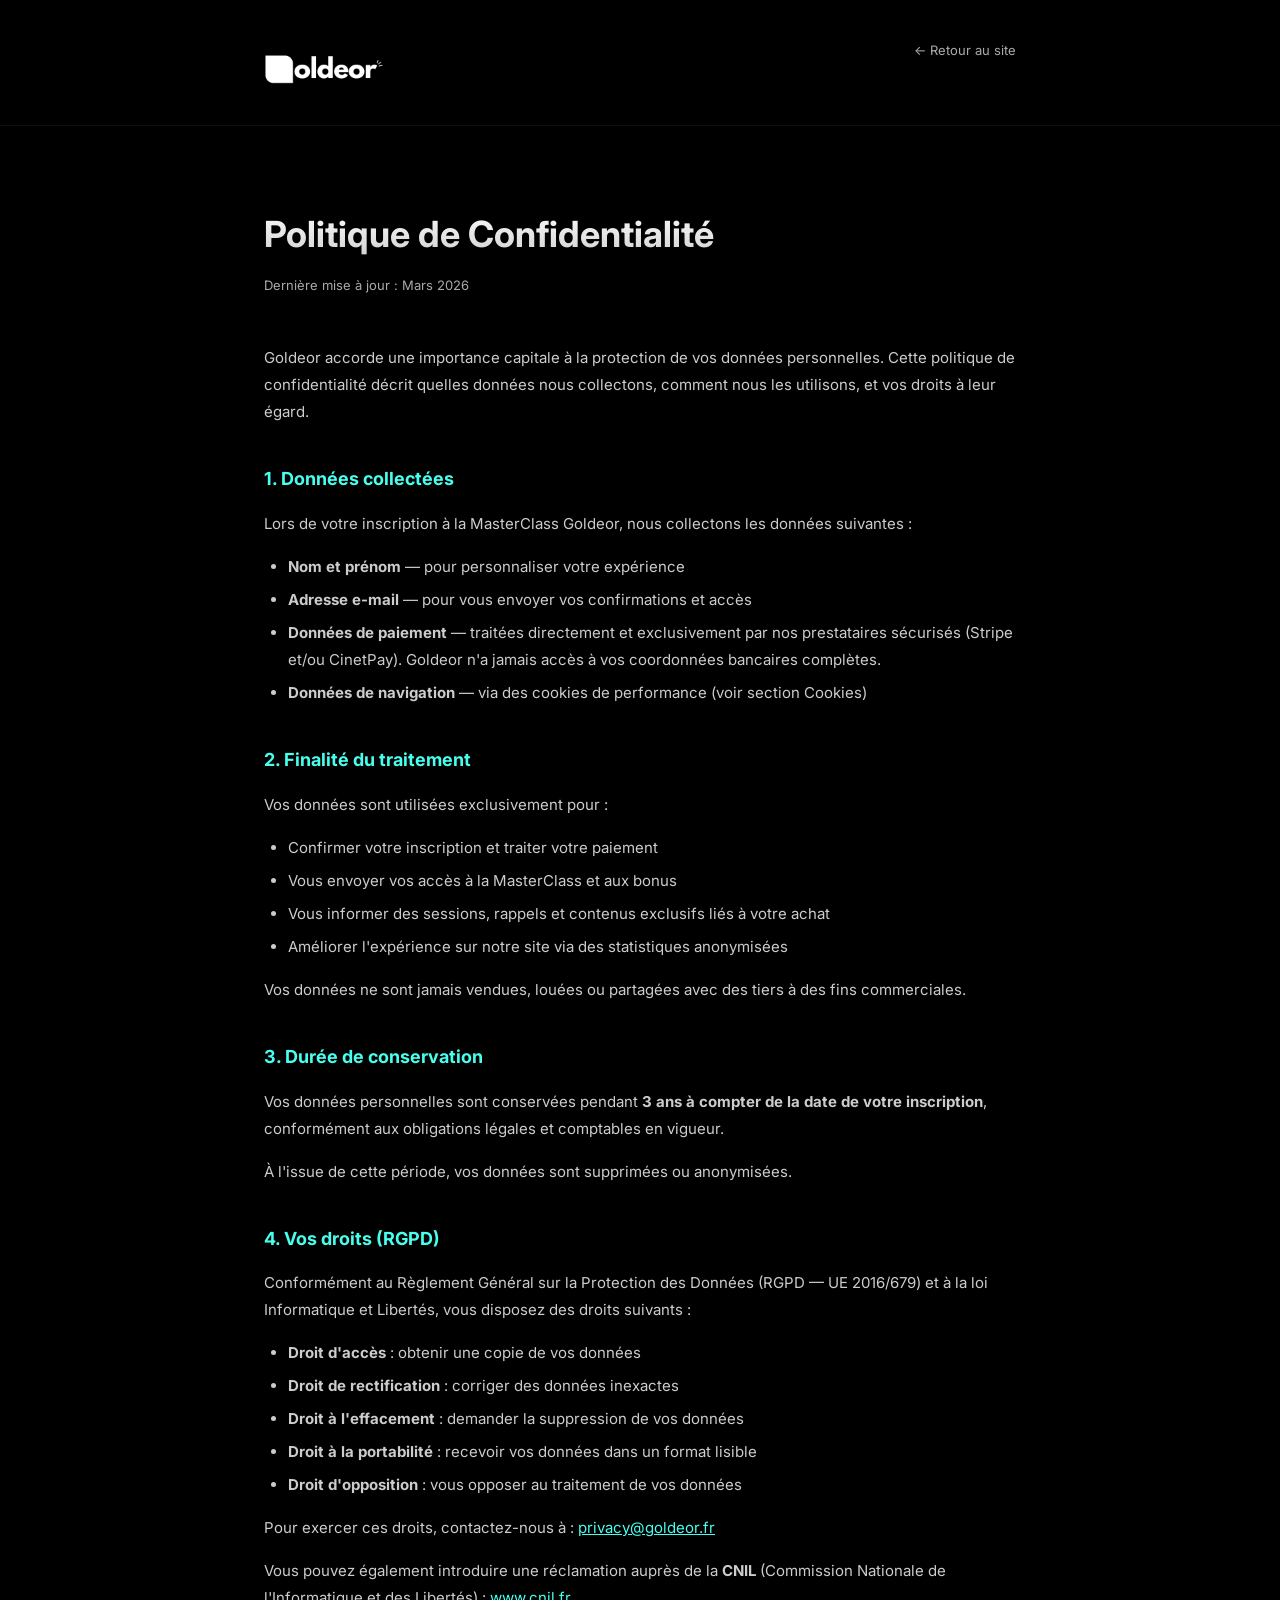
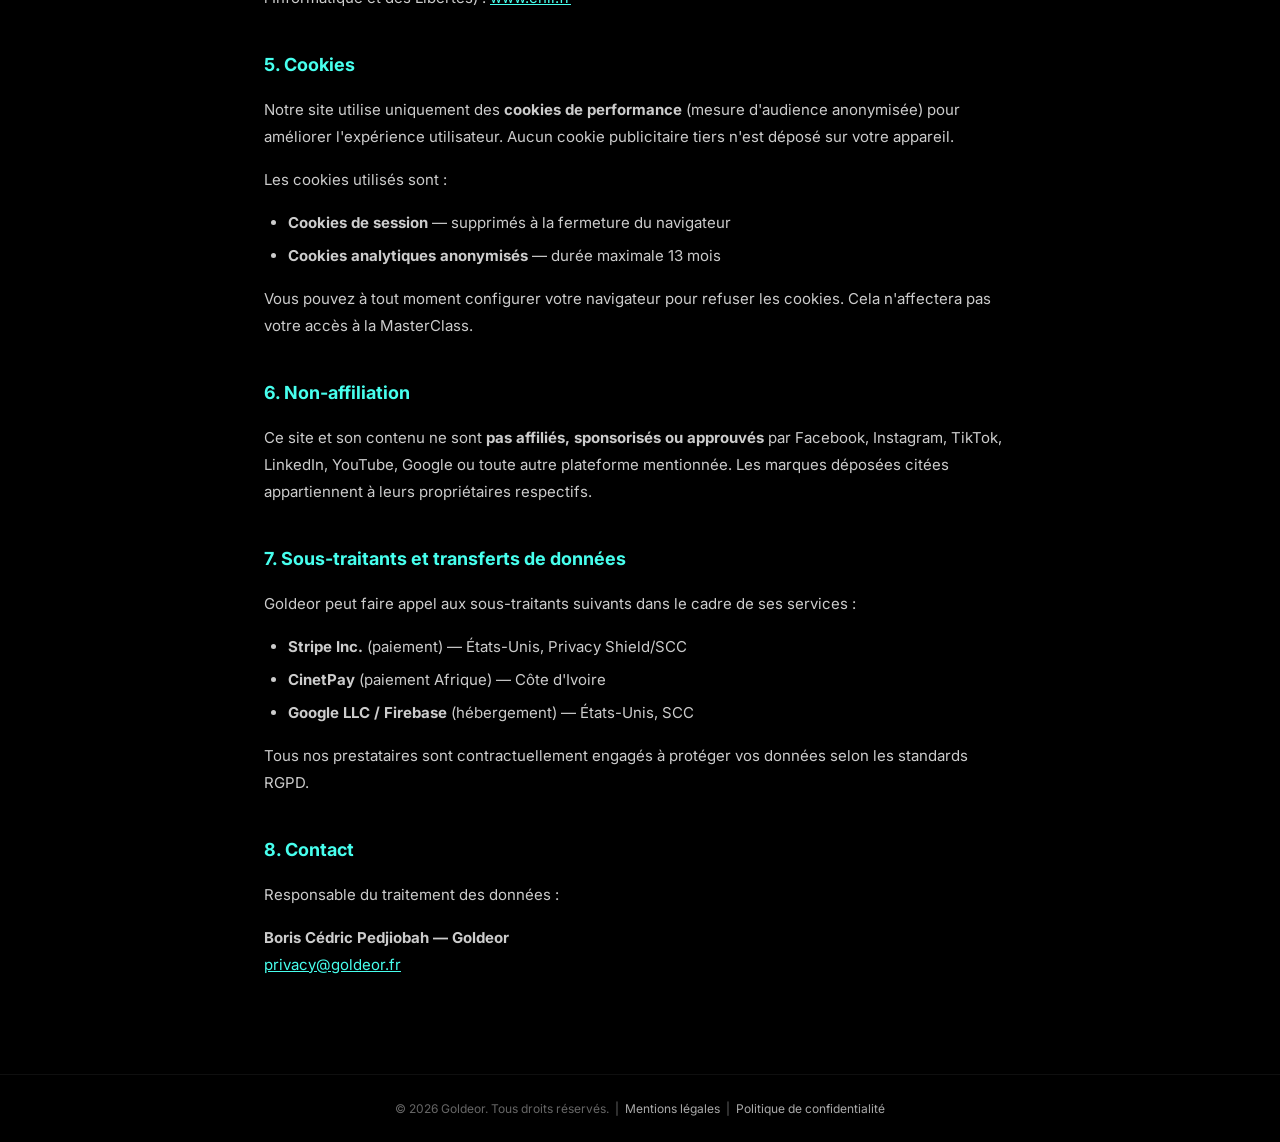
==== confidentialite.html @ 88803b0f "first commit" ====
<!DOCTYPE html>
<html lang="fr">
<head>
  <meta charset="UTF-8" />
  <meta name="viewport" content="width=device-width, initial-scale=1.0" />
  <title>Politique de Confidentialité — Goldeor</title>
  <meta name="robots" content="noindex, nofollow" />

  <!-- Google Fonts -->
  <link rel="preconnect" href="https://fonts.googleapis.com" />
  <link href="https://fonts.googleapis.com/css2?family=Inter:wght@300;400;500;600;700;800;900&display=swap" rel="stylesheet" />

  <!-- CSS -->
  <link rel="stylesheet" href="css/styles.css" />
  <link rel="stylesheet" href="css/legal.css" />
</head>
<body>

  <!-- Header simplifié -->
  <header class="legal-header">
    <div class="legal-header__inner">
      <a href="index-a.html">
        <img src="assets/images/logo-goldeor.png" alt="Goldeor" class="legal-header__logo" />
      </a>
      <a href="index-a.html" class="legal-back">
        ← Retour au site
      </a>
    </div>
  </header>

  <!-- Contenu -->
  <main class="legal-page">

    <h1>Politique de Confidentialité</h1>
    <span class="legal-date">Dernière mise à jour : Mars 2026</span>

    <p>
      Goldeor accorde une importance capitale à la protection de vos données personnelles. Cette politique de confidentialité décrit quelles données nous collectons, comment nous les utilisons, et vos droits à leur égard.
    </p>

    <!-- 1. Données collectées -->
    <h2>1. Données collectées</h2>
    <p>
      Lors de votre inscription à la MasterClass Goldeor, nous collectons les données suivantes :
    </p>
    <ul>
      <li><strong>Nom et prénom</strong> — pour personnaliser votre expérience</li>
      <li><strong>Adresse e-mail</strong> — pour vous envoyer vos confirmations et accès</li>
      <li><strong>Données de paiement</strong> — traitées directement et exclusivement par nos prestataires sécurisés (Stripe et/ou CinetPay). Goldeor n'a jamais accès à vos coordonnées bancaires complètes.</li>
      <li><strong>Données de navigation</strong> — via des cookies de performance (voir section Cookies)</li>
    </ul>

    <!-- 2. Finalité -->
    <h2>2. Finalité du traitement</h2>
    <p>
      Vos données sont utilisées exclusivement pour :
    </p>
    <ul>
      <li>Confirmer votre inscription et traiter votre paiement</li>
      <li>Vous envoyer vos accès à la MasterClass et aux bonus</li>
      <li>Vous informer des sessions, rappels et contenus exclusifs liés à votre achat</li>
      <li>Améliorer l'expérience sur notre site via des statistiques anonymisées</li>
    </ul>
    <p>
      Vos données ne sont jamais vendues, louées ou partagées avec des tiers à des fins commerciales.
    </p>

    <!-- 3. Durée de conservation -->
    <h2>3. Durée de conservation</h2>
    <p>
      Vos données personnelles sont conservées pendant <strong>3 ans à compter de la date de votre inscription</strong>, conformément aux obligations légales et comptables en vigueur.
    </p>
    <p>
      À l'issue de cette période, vos données sont supprimées ou anonymisées.
    </p>

    <!-- 4. Vos droits -->
    <h2>4. Vos droits (RGPD)</h2>
    <p>
      Conformément au Règlement Général sur la Protection des Données (RGPD — UE 2016/679) et à la loi Informatique et Libertés, vous disposez des droits suivants :
    </p>
    <ul>
      <li><strong>Droit d'accès</strong> : obtenir une copie de vos données</li>
      <li><strong>Droit de rectification</strong> : corriger des données inexactes</li>
      <li><strong>Droit à l'effacement</strong> : demander la suppression de vos données</li>
      <li><strong>Droit à la portabilité</strong> : recevoir vos données dans un format lisible</li>
      <li><strong>Droit d'opposition</strong> : vous opposer au traitement de vos données</li>
    </ul>
    <p>
      Pour exercer ces droits, contactez-nous à : <a href="mailto:privacy@goldeor.fr">privacy@goldeor.fr</a>
    </p>
    <p>
      Vous pouvez également introduire une réclamation auprès de la <strong>CNIL</strong> (Commission Nationale de l'Informatique et des Libertés) : <a href="https://www.cnil.fr" target="_blank" rel="noopener">www.cnil.fr</a>
    </p>

    <!-- 5. Cookies -->
    <h2>5. Cookies</h2>
    <p>
      Notre site utilise uniquement des <strong>cookies de performance</strong> (mesure d'audience anonymisée) pour améliorer l'expérience utilisateur. Aucun cookie publicitaire tiers n'est déposé sur votre appareil.
    </p>
    <p>
      Les cookies utilisés sont :
    </p>
    <ul>
      <li><strong>Cookies de session</strong> — supprimés à la fermeture du navigateur</li>
      <li><strong>Cookies analytiques anonymisés</strong> — durée maximale 13 mois</li>
    </ul>
    <p>
      Vous pouvez à tout moment configurer votre navigateur pour refuser les cookies. Cela n'affectera pas votre accès à la MasterClass.
    </p>

    <!-- 6. Non-affiliation -->
    <h2>6. Non-affiliation</h2>
    <p>
      Ce site et son contenu ne sont <strong>pas affiliés, sponsorisés ou approuvés</strong> par Facebook, Instagram, TikTok, LinkedIn, YouTube, Google ou toute autre plateforme mentionnée. Les marques déposées citées appartiennent à leurs propriétaires respectifs.
    </p>

    <!-- 7. Sous-traitants -->
    <h2>7. Sous-traitants et transferts de données</h2>
    <p>
      Goldeor peut faire appel aux sous-traitants suivants dans le cadre de ses services :
    </p>
    <ul>
      <li><strong>Stripe Inc.</strong> (paiement) — États-Unis, Privacy Shield/SCC</li>
      <li><strong>CinetPay</strong> (paiement Afrique) — Côte d'Ivoire</li>
      <li><strong>Google LLC / Firebase</strong> (hébergement) — États-Unis, SCC</li>
    </ul>
    <p>
      Tous nos prestataires sont contractuellement engagés à protéger vos données selon les standards RGPD.
    </p>

    <!-- 8. Contact -->
    <h2>8. Contact</h2>
    <p>
      Responsable du traitement des données :
    </p>
    <p>
      <strong>Boris Cédric Pedjiobah — Goldeor</strong><br />
      <a href="mailto:privacy@goldeor.fr">privacy@goldeor.fr</a>
    </p>

  </main>

  <!-- Footer simplifié -->
  <footer class="legal-footer">
    <p class="legal-footer__text">
      © 2026 Goldeor. Tous droits réservés. &nbsp;|&nbsp;
      <a href="mentions-legales.html" class="legal-footer__link">Mentions légales</a>
      &nbsp;|&nbsp;
      <a href="confidentialite.html" class="legal-footer__link">Politique de confidentialité</a>
    </p>
  </footer>

</body>
</html>
---- css/styles.css ----
/* ============================================================
   GOLDEOR — Global Styles
   styles.css
   ============================================================ */

/* ============================================================
   VARIABLES CSS
   ============================================================ */

:root {
  /* Couleurs principales */
  --bg-page: #000000;
  --accent-cyan: #47FFEE;
  --accent-purple-light: #c285ff;
  --accent-purple-mid: #6b5497;
  --accent-purple-dark: #350f7c;
  --gold: #C9A84C;
  --heading-silver: linear-gradient(to right, #FFFFFF, #C4C4C4, #EFEFEF);

  /* Texte */
  --text-primary: #FFFFFF;
  --text-secondary: #CCCCCC;
  --text-muted: #AAAAAA;
  --text-dim: #666666;

  /* Glassmorphisme */
  --glass-bg: rgba(255, 255, 255, 0.05);
  --glass-border: rgba(255, 255, 255, 0.1);
  --glass-blur: blur(12px);

  /* Bouton */
  --btn-gradient: linear-gradient(to right, #DDD6FE, #FAF5FF, #FFFFFF, #F0FDFA, #CCFBF1);
  --btn-radius: 14px;

  /* Spacing */
  --section-padding: 100px 0;
  --container-width: 1100px;
  --border-radius-card: 24px;
  --border-radius-sm: 16px;
}

/* ============================================================
   RESET CSS
   ============================================================ */

*, *::before, *::after {
  box-sizing: border-box;
  margin: 0;
  padding: 0;
}

html {
  scroll-behavior: smooth;
}

body {
  background-color: var(--bg-page);
  color: var(--text-primary);
  font-family: 'Inter', sans-serif;
  font-size: 16px;
  line-height: 1.6;
  overflow-x: hidden;
  -webkit-font-smoothing: antialiased;
}

img {
  max-width: 100%;
  display: block;
}

a {
  text-decoration: none;
  color: inherit;
}

button {
  cursor: pointer;
  border: none;
  outline: none;
  background: none;
}

ul, ol {
  list-style: none;
}

/* ============================================================
   CLASSES UTILITAIRES GLOBALES
   ============================================================ */

/* Container centré */
.container {
  max-width: var(--container-width);
  margin: 0 auto;
  padding: 0 24px;
}

/* Gradient texte standard */
.text-gradient {
  background: var(--heading-silver);
  -webkit-background-clip: text;
  -webkit-text-fill-color: transparent;
  background-clip: text;
}

/* Texte accent cyan */
.text-accent {
  color: var(--accent-cyan);
}

/* Glassmorphisme standard */
.glass {
  background: var(--glass-bg);
  backdrop-filter: var(--glass-blur);
  -webkit-backdrop-filter: var(--glass-blur);
  border: 1px solid var(--glass-border);
}

/* Bouton standard — gradient pastel, hover lift + glow */
.btn-primary {
  display: inline-flex;
  align-items: center;
  justify-content: center;
  gap: 10px;
  background: var(--btn-gradient);
  border-radius: var(--btn-radius);
  padding: 14px 36px;
  color: #1a1a1a;
  font-family: 'Inter', sans-serif;
  font-weight: 600;
  font-size: 15px;
  letter-spacing: 0.2px;
  border: none;
  outline: none;
  box-shadow:
    0 0 0 1px rgba(255, 255, 255, 0.12),
    0 2px 12px rgba(180, 120, 240, 0.15);
  cursor: pointer;
  transition: transform 0.3s ease, box-shadow 0.3s ease;
}

.btn-primary:hover {
  transform: translateY(-3px);
  box-shadow:
    0 0 0 1px rgba(255, 255, 255, 0.2),
    0 8px 32px rgba(167, 139, 250, 0.45),
    0 4px 20px rgba(94, 234, 212, 0.35);
}

.btn-primary .btn-arrow {
  color: #1a1a1a;
  font-size: 16px;
  font-weight: 700;
  line-height: 1;
}

/* Bouton ghost (pill glassmorphique) */
.btn-ghost {
  display: inline-flex;
  align-items: center;
  justify-content: center;
  gap: 8px;
  background: rgba(255,255,255,0.06);
  border: 1px solid rgba(255,255,255,0.15);
  border-radius: var(--btn-radius);
  color: #FFFFFF;
  font-family: 'Inter', sans-serif;
  font-weight: 600;
  font-size: 14px;
  padding: 10px 24px;
  transition: all 0.3s ease;
  cursor: pointer;
  outline: none;
}

.btn-ghost:hover {
  background: var(--btn-gradient);
  border-color: transparent;
  box-shadow: var(--btn-shadow);
}

/* Section padding */
.section {
  padding: var(--section-padding);
}


/* Séparateur doré */
.divider-gold {
  width: 60px;
  height: 2px;
  background: linear-gradient(to right, var(--gold), transparent);
  margin: 24px auto;
}

/* Badge pill — section label style hero */
.badge-pill {
  display: inline-flex;
  align-items: center;
  gap: 10px;
  background: rgba(255, 255, 255, 0.07);
  backdrop-filter: blur(14px);
  -webkit-backdrop-filter: blur(14px);
  border: 1px solid rgba(255, 255, 255, 0.13);
  border-radius: 50px;
  padding: 9px 22px;
  margin-bottom: 20px;
  font-size: 12px;
  font-weight: 500;
  color: rgba(255, 255, 255, 0.78);
  letter-spacing: 0.4px;
  box-shadow: inset 0 1px 0 rgba(255, 255, 255, 0.08);
}

/* Carte glassmorphique standard */
.card-glass {
  background: rgba(255, 255, 255, 0.04);
  backdrop-filter: blur(16px);
  -webkit-backdrop-filter: blur(16px);
  border: 1px solid rgba(255, 255, 255, 0.08);
  border-radius: var(--border-radius-card);
  padding: 40px;
}

/* Encadré avant/après (bonus) */
.before-after {
  background: rgba(255,255,255,0.03);
  border-radius: 8px;
  border-left: 3px solid var(--accent-cyan);
  padding: 8px 12px;
  font-size: 12px;
  color: var(--text-muted);
  margin-top: 10px;
}

/* Icône cercle (modules) */
.icon-circle {
  width: 36px;
  height: 36px;
  border-radius: 50%;
  background: rgba(255,255,255,0.06);
  border: 1px solid rgba(255,255,255,0.12);
  display: flex;
  align-items: center;
  justify-content: center;
  flex-shrink: 0;
  transition: all 0.3s ease;
  cursor: pointer;
}

.icon-circle:hover {
  background: rgba(71, 255, 238, 0.15);
  border-color: var(--accent-cyan);
  box-shadow: 0 0 12px rgba(71, 255, 238, 0.4);
}

.icon-circle:hover svg,
.icon-circle:hover i {
  color: var(--accent-cyan);
}

/* ============================================================
   RESPONSIVE — BREAKPOINTS
   ============================================================ */

/* Tablet */
@media (max-width: 1024px) {
  :root {
    --section-padding: 80px 0;
    --container-width: 100%;
  }
}

/* Mobile */
@media (max-width: 768px) {
  :root {
    --section-padding: 60px 0;
  }

  .container {
    padding: 0 16px;
  }

  .btn-primary {
    font-size: 14px;
    padding: 12px 28px;
  }
}
---- css/legal.css ----
/* ============================================================
   GOLDEOR — Pages Légales
   legal.css
   ============================================================ */

.legal-header {
  padding: 40px 0 24px;
  border-bottom: 1px solid rgba(255,255,255,0.06);
  margin-bottom: 0;
}

.legal-header__inner {
  max-width: 800px;
  margin: 0 auto;
  padding: 0 24px;
  display: flex;
  align-items: center;
  justify-content: space-between;
}

.legal-header__logo {
  height: 36px;
  filter: brightness(0) invert(1);
}

.legal-page {
  max-width: 800px;
  margin: 0 auto;
  padding: 80px 24px;
}

.legal-page h1 {
  font-size: 36px;
  font-weight: 700;
  margin-bottom: 12px;
  background: linear-gradient(to bottom, #FFFFFF, #CCCCCC);
  -webkit-background-clip: text;
  -webkit-text-fill-color: transparent;
  background-clip: text;
}

.legal-page .legal-date {
  color: var(--text-muted);
  font-size: 13px;
  margin-bottom: 48px;
  display: block;
}

.legal-page h2 {
  color: var(--accent-cyan);
  font-size: 18px;
  font-weight: 700;
  margin-top: 40px;
  margin-bottom: 16px;
}

.legal-page p {
  color: var(--text-secondary);
  font-size: 15px;
  line-height: 1.8;
  margin-bottom: 16px;
}

.legal-page ul {
  list-style: disc;
  padding-left: 24px;
  margin-bottom: 16px;
}

.legal-page ul li {
  color: var(--text-secondary);
  font-size: 15px;
  line-height: 1.8;
  margin-bottom: 6px;
}

.legal-page a {
  color: var(--accent-cyan);
  text-decoration: underline;
}

.legal-page a:hover {
  opacity: 0.8;
}

.legal-back {
  display: inline-flex;
  align-items: center;
  gap: 8px;
  color: var(--text-muted);
  font-size: 13px;
  margin-bottom: 40px;
  transition: color 0.2s;
  text-decoration: none;
}

.legal-back:hover {
  color: var(--accent-cyan);
}

.legal-back svg,
.legal-back i {
  font-size: 12px;
}

/* Footer légal simplifié */
.legal-footer {
  border-top: 1px solid rgba(255,255,255,0.06);
  padding: 24px;
  text-align: center;
}

.legal-footer__text {
  font-size: 12px;
  color: var(--text-dim);
}

.legal-footer__link {
  color: var(--text-muted);
  transition: color 0.2s;
}

.legal-footer__link:hover {
  color: var(--accent-cyan);
}
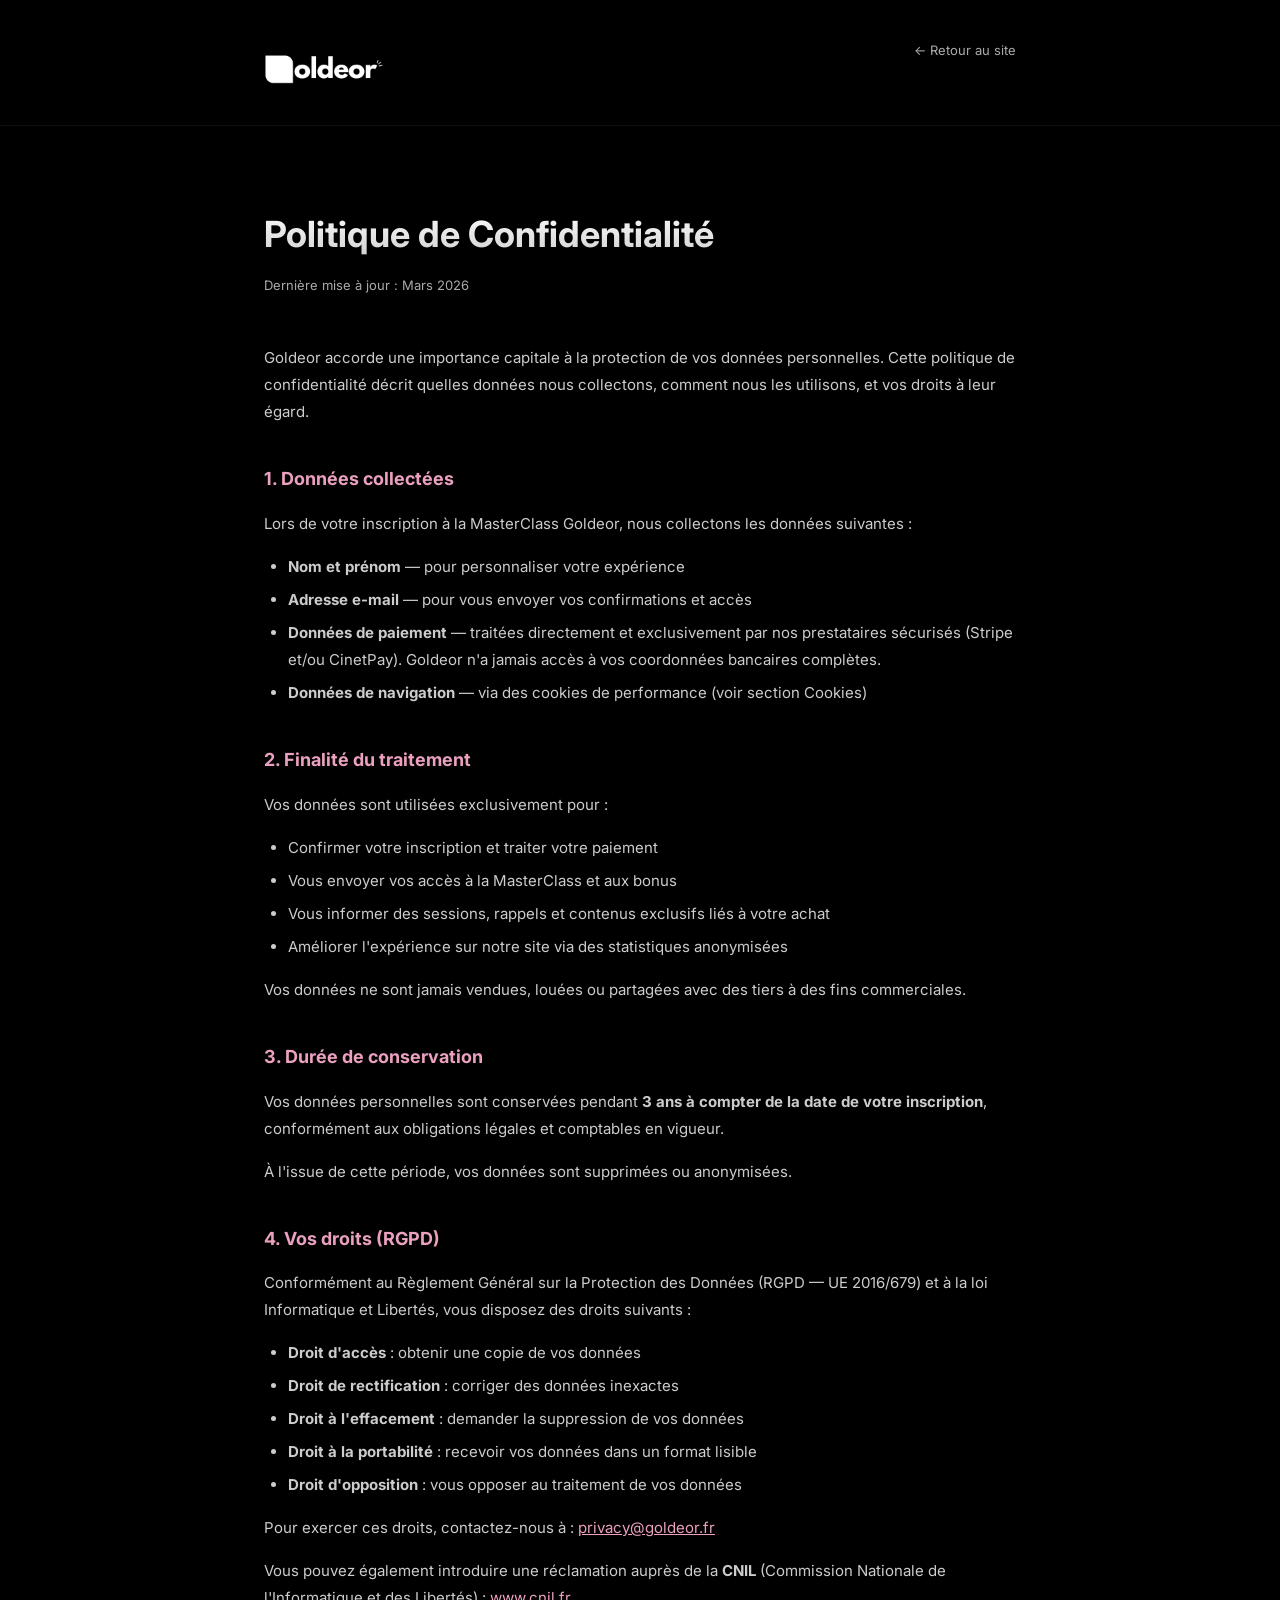
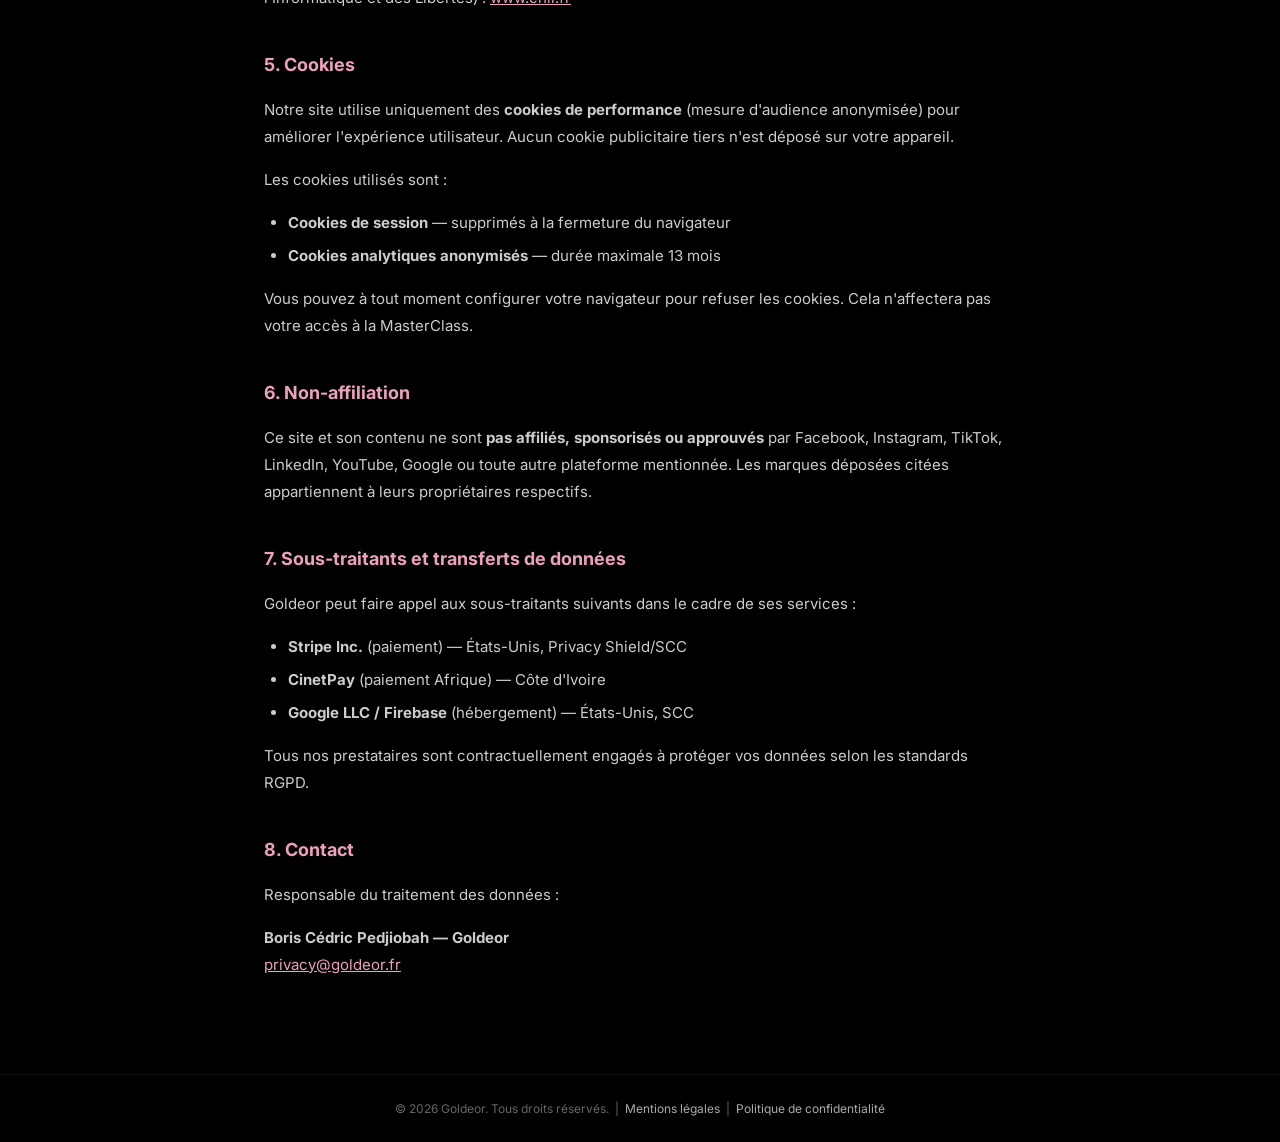
==== commit 801b13d1: "Refonte complète landing page Masterclass Goldeor - Mise à jour de tous les textes (tutoiement, nouv" ====
--- a/confidentialite.html
+++ b/confidentialite.html
@@ -20,7 +20,7 @@
   <header class="legal-header">
     <div class="legal-header__inner">
       <a href="index-a.html">
-        <img src="assets/images/logo-goldeor.png" alt="Goldeor" class="legal-header__logo" />
+        <img src="assets/images/logo-goldeor.webp" alt="Goldeor" class="legal-header__logo" />
       </a>
       <a href="index-a.html" class="legal-back">
         ← Retour au site
--- a/css/styles.css
+++ b/css/styles.css
@@ -10,8 +10,8 @@
 :root {
   /* Couleurs principales */
   --bg-page: #000000;
-  --accent-cyan: #47FFEE;
-  --accent-purple-light: #c285ff;
+  --accent-cyan: #ECA0C0;
+  --accent-purple-light: #A0B8F0;
   --accent-purple-mid: #6b5497;
   --accent-purple-dark: #350f7c;
   --gold: #C9A84C;
@@ -29,7 +29,7 @@
   --glass-blur: blur(12px);
 
   /* Bouton */
-  --btn-gradient: linear-gradient(to right, #DDD6FE, #FAF5FF, #FFFFFF, #F0FDFA, #CCFBF1);
+  --btn-gradient: linear-gradient(135deg, #F5C88A 0%, #ECA0C0 35%, #C4A8E8 65%, #A0B8F0 100%);
   --btn-radius: 14px;
 
   /* Spacing */
@@ -103,9 +103,12 @@
   background-clip: text;
 }
 
-/* Texte accent cyan */
+/* Texte accent — gradient pastel */
 .text-accent {
-  color: var(--accent-cyan);
+  background: linear-gradient(135deg, #F5C88A 0%, #ECA0C0 35%, #C4A8E8 65%, #A0B8F0 100%);
+  -webkit-background-clip: text;
+  -webkit-text-fill-color: transparent;
+  background-clip: text;
 }
 
 /* Glassmorphisme standard */
@@ -134,7 +137,7 @@
   outline: none;
   box-shadow:
     0 0 0 1px rgba(255, 255, 255, 0.12),
-    0 2px 12px rgba(180, 120, 240, 0.15);
+    0 2px 12px rgba(236, 160, 192, 0.15);
   cursor: pointer;
   transition: transform 0.3s ease, box-shadow 0.3s ease;
 }
@@ -143,8 +146,8 @@
   transform: translateY(-3px);
   box-shadow:
     0 0 0 1px rgba(255, 255, 255, 0.2),
-    0 8px 32px rgba(167, 139, 250, 0.45),
-    0 4px 20px rgba(94, 234, 212, 0.35);
+    0 8px 32px rgba(236, 160, 192, 0.45),
+    0 4px 20px rgba(160, 184, 240, 0.35);
 }
 
 .btn-primary .btn-arrow {
@@ -249,9 +252,9 @@
 }
 
 .icon-circle:hover {
-  background: rgba(71, 255, 238, 0.15);
+  background: rgba(196, 168, 232, 0.15);
   border-color: var(--accent-cyan);
-  box-shadow: 0 0 12px rgba(71, 255, 238, 0.4);
+  box-shadow: 0 0 12px rgba(196, 168, 232, 0.4);
 }
 
 .icon-circle:hover svg,
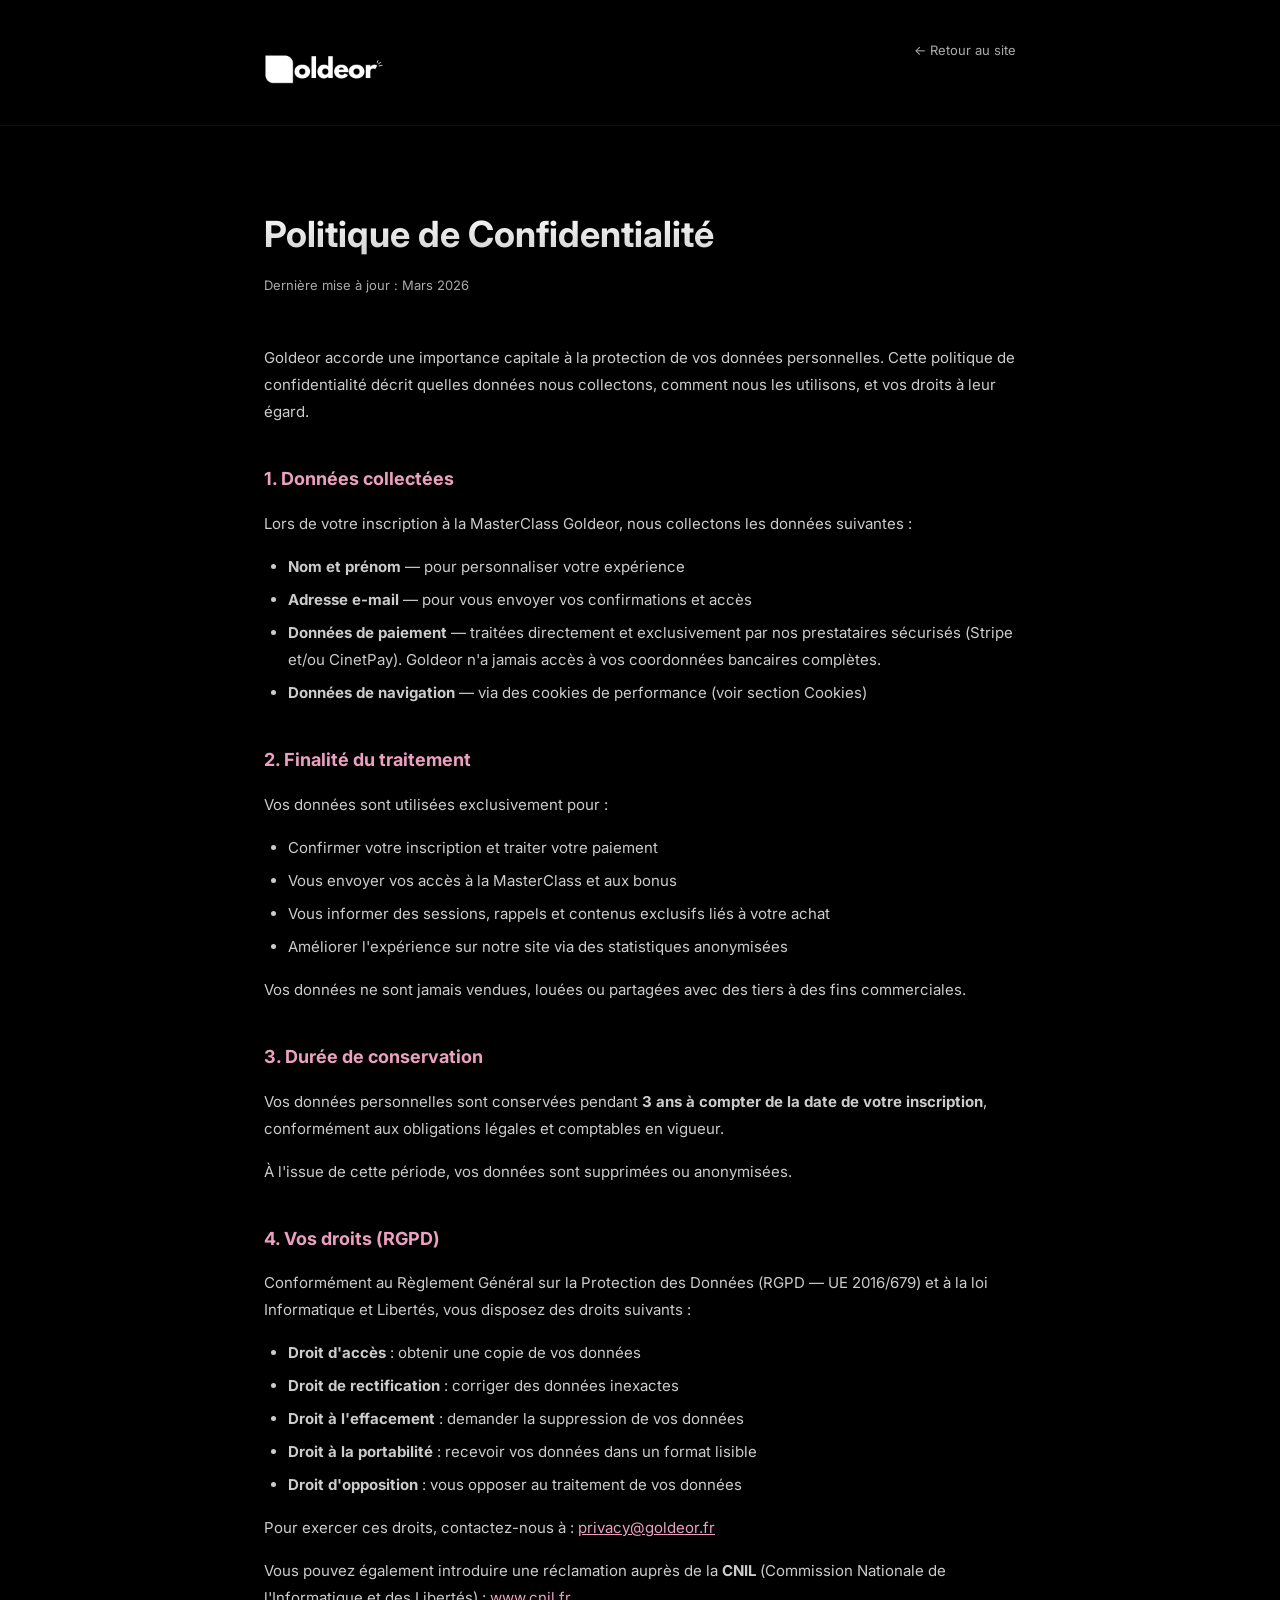
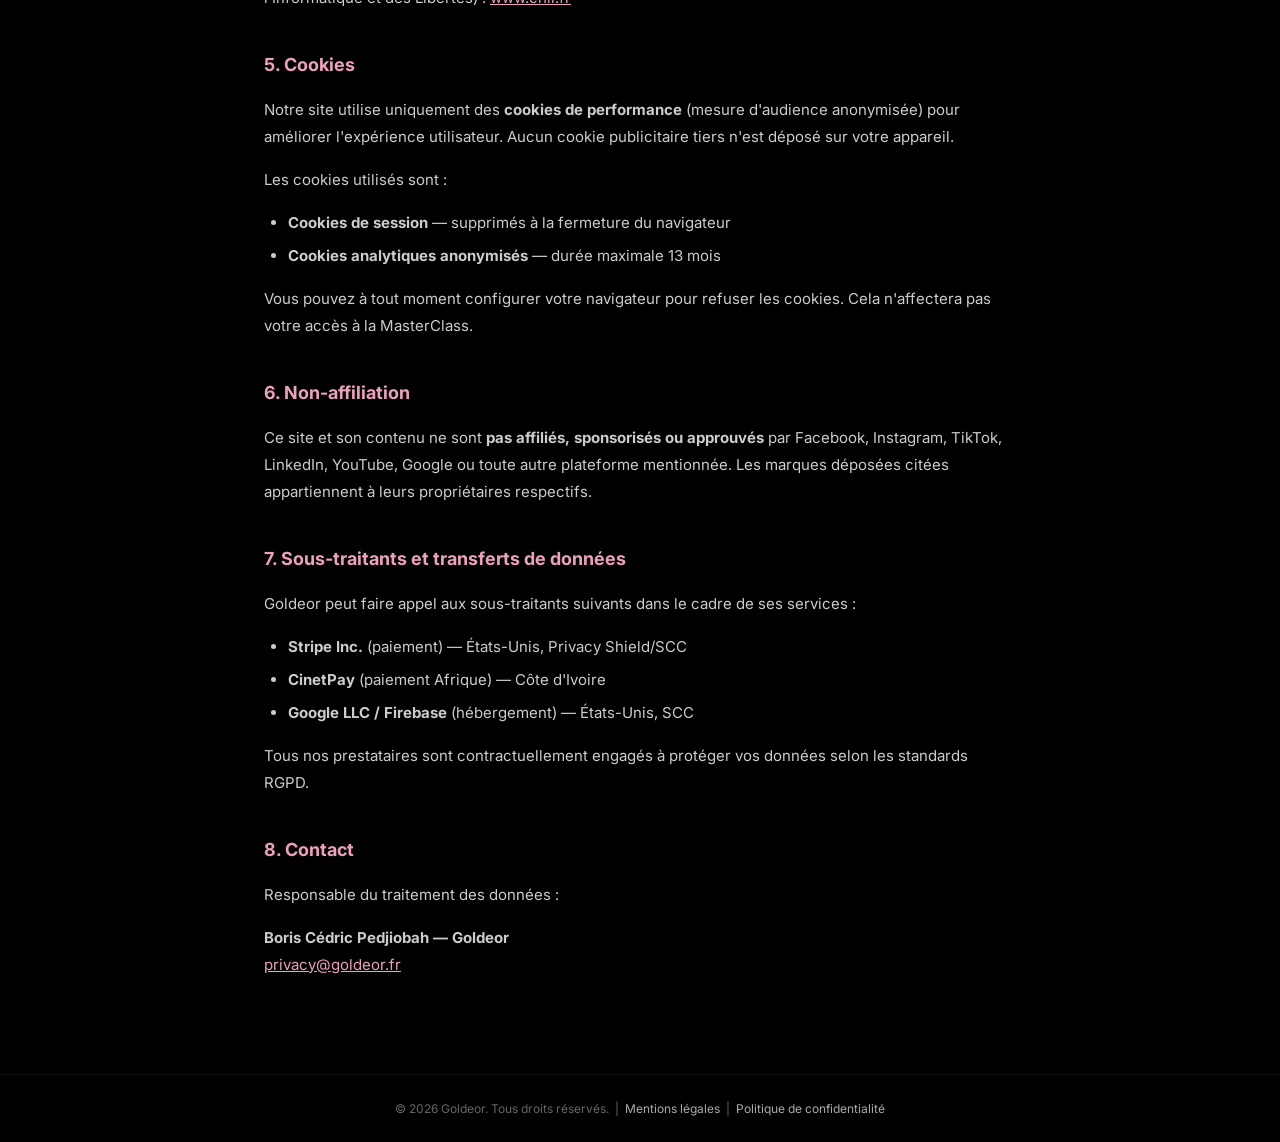
==== commit 11c48c8e: "Add Meta Pixel tracking code to multiple HTML files for improved analytics" ====
--- a/confidentialite.html
+++ b/confidentialite.html
@@ -13,6 +13,24 @@
   <!-- CSS -->
   <link rel="stylesheet" href="css/styles.css" />
   <link rel="stylesheet" href="css/legal.css" />
+
+  <!-- Meta Pixel Code -->
+  <script>
+  !function(f,b,e,v,n,t,s)
+  {if(f.fbq)return;n=f.fbq=function(){n.callMethod?
+  n.callMethod.apply(n,arguments):n.queue.push(arguments)};
+  if(!f._fbq)f._fbq=n;n.push=n;n.loaded=!0;n.version='2.0';
+  n.queue=[];t=b.createElement(e);t.async=!0;
+  t.src=v;s=b.getElementsByTagName(e)[0];
+  s.parentNode.insertBefore(t,s)}(window, document,'script',
+  'https://connect.facebook.net/en_US/fbevents.js');
+  fbq('init', '750034763957379');
+  fbq('track', 'PageView');
+  </script>
+  <noscript><img height="1" width="1" style="display:none"
+  src="https://www.facebook.com/tr?id=750034763957379&ev=PageView&noscript=1"
+  /></noscript>
+  <!-- End Meta Pixel Code -->
 </head>
 <body>
 
--- a/css/styles.css
+++ b/css/styles.css
@@ -50,7 +50,15 @@
 }
 
 html {
-  scroll-behavior: smooth;
+  /* scroll-behavior: smooth retiré (causait une friction perçue) */
+  /* Smooth réservé aux liens d'ancre via @supports */
+}
+
+@media (prefers-reduced-motion: no-preference) {
+  /* Smooth uniquement quand l'utilisateur clique un lien d'ancre */
+  html:focus-within {
+    scroll-behavior: smooth;
+  }
 }
 
 body {
@@ -61,6 +69,15 @@
   line-height: 1.6;
   overflow-x: hidden;
   -webkit-font-smoothing: antialiased;
+  text-rendering: optimizeSpeed;
+}
+
+/* Isoler le layout des sections — évite les repaints en cascade au scroll */
+.section,
+.hero,
+.logos,
+.footer {
+  contain: layout style;
 }
 
 img {
